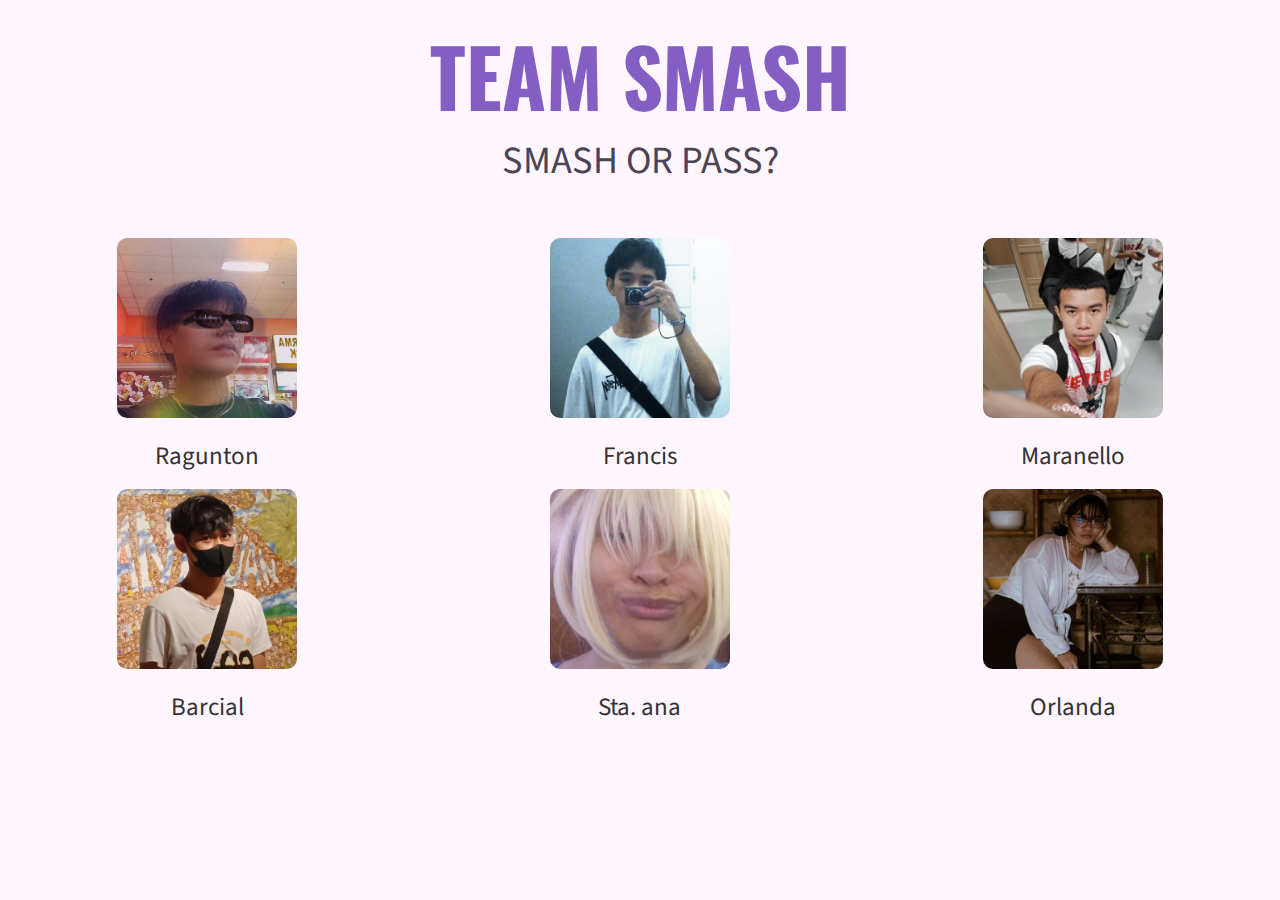
==== index.html @ 9d6387bf "Finished adding the design for the first webpage" ====
<!DOCTYPE html>
<html lang="en">
<head>
    <meta charset="UTF-8">
    <meta name="viewport" content="width=device-width, initial-scale=1.0">
    <title>Francis Profile</title>
    <!-- css -->
    <link rel="stylesheet" href="styles.css" type="text/css">
</head>
<body>

    <h1 class="group-Name">TEAM SMASH</h1>
    <p class="smash-OR-pass">smash or pass?</p>

    <div class="grid-container-ONE">
        <div class="profile">
            <img src="/images/Adrian.png" alt="Ragunton">
            <p>Ragunton</p>
        </div>

        <div class="profile">
            <img src="/images/Carlo.png" alt="Francis">
            <p>Francis</p>
        </div>

        <div class="profile">
            <img src="/images/Nacionales.png" alt="Maranello">
            <p>Maranello</p>
        </div>
    </div>

    <div class="grid-container-TWO">
        <div class="profile">
            <img src="/images/Allen.png" alt="Barcial">
            <p>Barcial</p>
        </div>

        <div class="profile">
            <img src="/images/Van.png" alt="Sta. ana">
            <p>Sta. ana</p>
        </div>
        
        <div class="profile">
            <img src="/images/Ash.png" alt="Orlanda">
            <p>Orlanda</p>
        </div>
    </div>

</body>
</html>
---- styles.css ----
@import url('https://fonts.googleapis.com/css2?family=Oswald:wght@200..700&family=Source+Sans+3:ital,wght@0,200..900;1,200..900&display=swap');


* {
    margin: 0;
    padding: 0;
    font-family: 'Source Sans 3', sans-serif;
    color: #4B4453;
}

body {
    margin: 1rem 1rem;
    height: 1vh;
    width: auto;
    text-align: center;
    background-color: #fff6ff;
}

.group-Name {
    color: #845EC2;
    font-family: 'Oswald', sans-serif;
    font-size: 5rem;
    text-transform: uppercase;
}

.smash-OR-pass {
    font-size: 2.4rem;
    text-transform: uppercase;
}

.grid-container-ONE {
    display: grid;
    grid-template-columns: repeat(3, 1fr);
    gap: 50px;
    justify-items: center;
    margin-top: 50px;
}

.grid-container-TWO {
    display: grid;
    grid-template-columns: repeat(3, 1fr);
    gap: 50px;
    justify-items: center;
    margin-top: 15px;
    padding-bottom: 50px;
}

.profile {
    display: flex;
    flex-direction: column;
    align-items: center;
}

.profile img {
    width: 180px;
    height: 180px;
    border-radius: 10px;
    object-fit: cover;
    margin-bottom: 20px;
}

.profile p {
    font-size: 25px;
    color: #333;
}
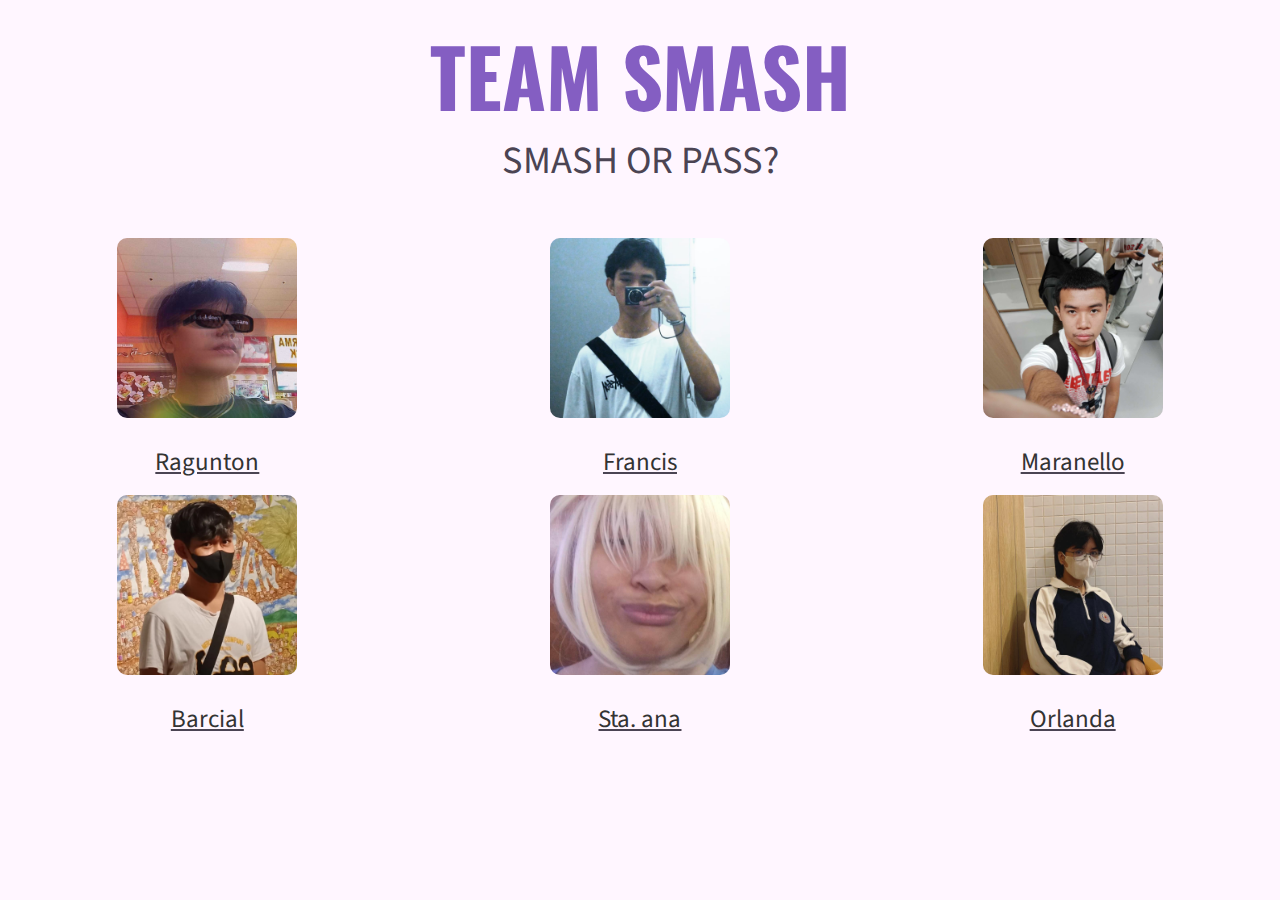
==== commit 44239525: "Added & Edited all the personal hobbies" ====
--- a/index.html
+++ b/index.html
@@ -14,35 +14,47 @@
 
     <div class="grid-container-ONE">
         <div class="profile">
-            <img src="/images/Adrian.png" alt="Ragunton">
-            <p>Ragunton</p>
+            <a href="Profiles/Adrian.html">
+                <img src="/images/Adrian.png" alt="Ragunton">
+                <p>Ragunton</p>
+            </a>
         </div>
 
         <div class="profile">
-            <img src="/images/Carlo.png" alt="Francis">
-            <p>Francis</p>
+            <a href="/Profiles/Francis.html">
+                <img src="/images/Carlo.png" alt="Francis">
+                <p>Francis</p>
+            </a>
         </div>
 
         <div class="profile">
-            <img src="/images/Nacionales.png" alt="Maranello">
-            <p>Maranello</p>
+            <a href="/Profiles/Maranello.html">
+               <img src="/images/Nacionales.png" alt="Maranello"> 
+               <p>Maranello</p>
+            </a>
         </div>
     </div>
 
     <div class="grid-container-TWO">
         <div class="profile">
-            <img src="/images/Allen.png" alt="Barcial">
-            <p>Barcial</p>
+            <a href="/Profiles/Barcial.html">
+               <img src="/images/Allen.png" alt="Barcial"> 
+               <p>Barcial</p>
+            </a>
         </div>
 
         <div class="profile">
-            <img src="/images/Van.png" alt="Sta. ana">
-            <p>Sta. ana</p>
+            <a href="/Profiles/Van.html">
+                <img src="/images/Van.png" alt="Sta. ana">
+                <p>Sta. ana</p>
+            </a>
         </div>
         
         <div class="profile">
-            <img src="/images/Ash.png" alt="Orlanda">
-            <p>Orlanda</p>
+            <a href="/Profiles/Ash.html">
+                <img src="/images/Ash.jpg" alt="Orlanda">
+                <p>Orlanda</p>
+            </a>
         </div>
     </div>
 
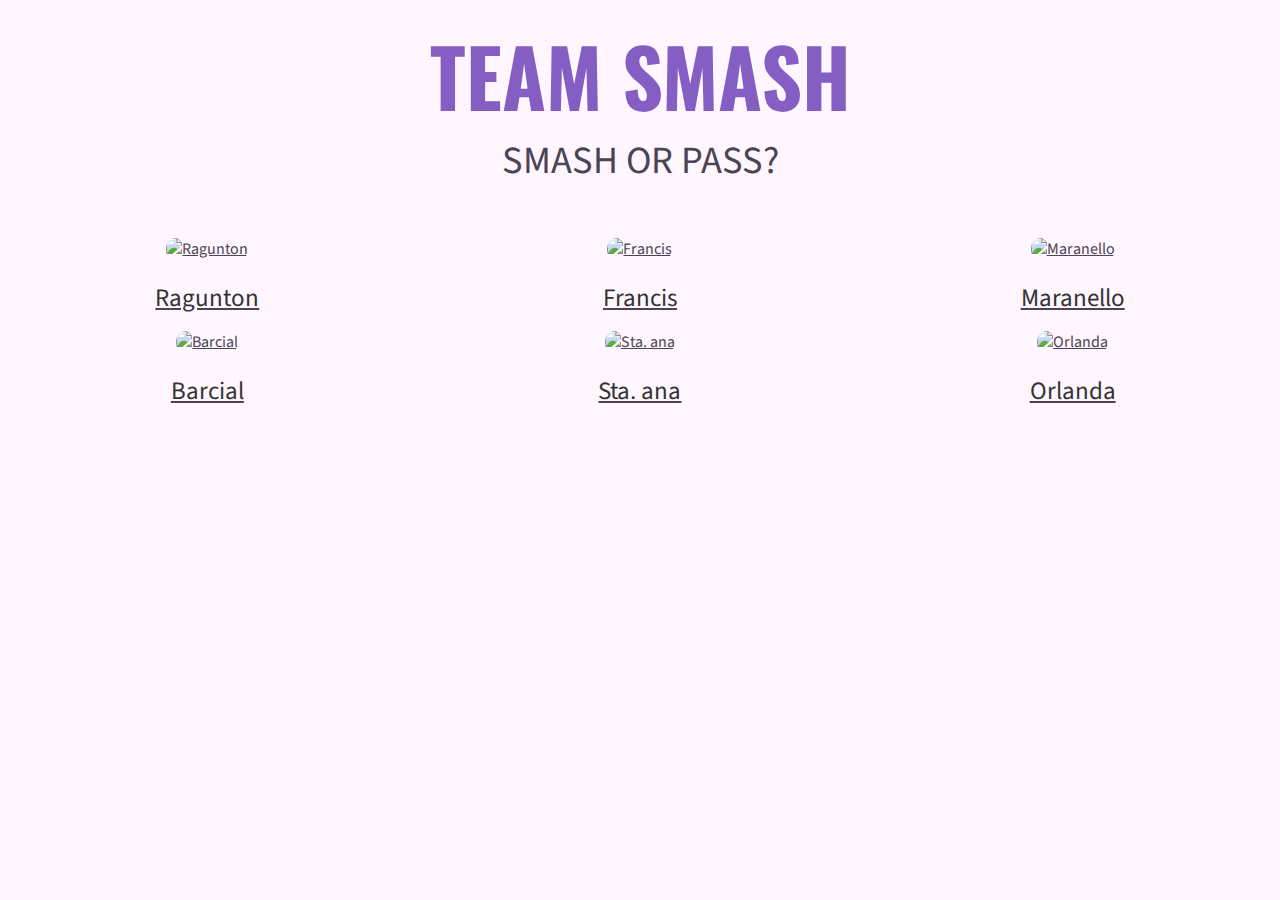
==== commit 06186ce1: "1st attempt of fixing the file path to fic the problem in github pages images" ====
--- a/index.html
+++ b/index.html
@@ -14,22 +14,22 @@
 
     <div class="grid-container-ONE">
         <div class="profile">
-            <a href="Profiles/Adrian.html">
-                <img src="/images/Adrian.png" alt="Ragunton">
+            <a href="./Profiles/Adrian.html">
+                <img src="./images/adrian.png" alt="Ragunton">
                 <p>Ragunton</p>
             </a>
         </div>
 
         <div class="profile">
-            <a href="/Profiles/Francis.html">
-                <img src="/images/Carlo.png" alt="Francis">
+            <a href="./Profiles/Francis.html">
+                <img src="./images/carlo.png" alt="Francis">
                 <p>Francis</p>
             </a>
         </div>
 
         <div class="profile">
-            <a href="/Profiles/Maranello.html">
-               <img src="/images/Nacionales.png" alt="Maranello"> 
+            <a href="./Profiles/Maranello.html">
+               <img src="./images/nacionales.png" alt="Maranello"> 
                <p>Maranello</p>
             </a>
         </div>
@@ -37,22 +37,22 @@
 
     <div class="grid-container-TWO">
         <div class="profile">
-            <a href="/Profiles/Barcial.html">
-               <img src="/images/Allen.png" alt="Barcial"> 
+            <a href="./Profiles/Barcial.html">
+               <img src="./images/allen.png" alt="Barcial"> 
                <p>Barcial</p>
             </a>
         </div>
 
         <div class="profile">
-            <a href="/Profiles/Van.html">
-                <img src="/images/Van.png" alt="Sta. ana">
+            <a href="./Profiles/Van.html">
+                <img src="./images/van.png" alt="Sta. ana">
                 <p>Sta. ana</p>
             </a>
         </div>
         
         <div class="profile">
-            <a href="/Profiles/Ash.html">
-                <img src="/images/Ash.jpg" alt="Orlanda">
+            <a href="./Profiles/Ash.html">
+                <img src="./images/ash.jpg" alt="Orlanda">
                 <p>Orlanda</p>
             </a>
         </div>
